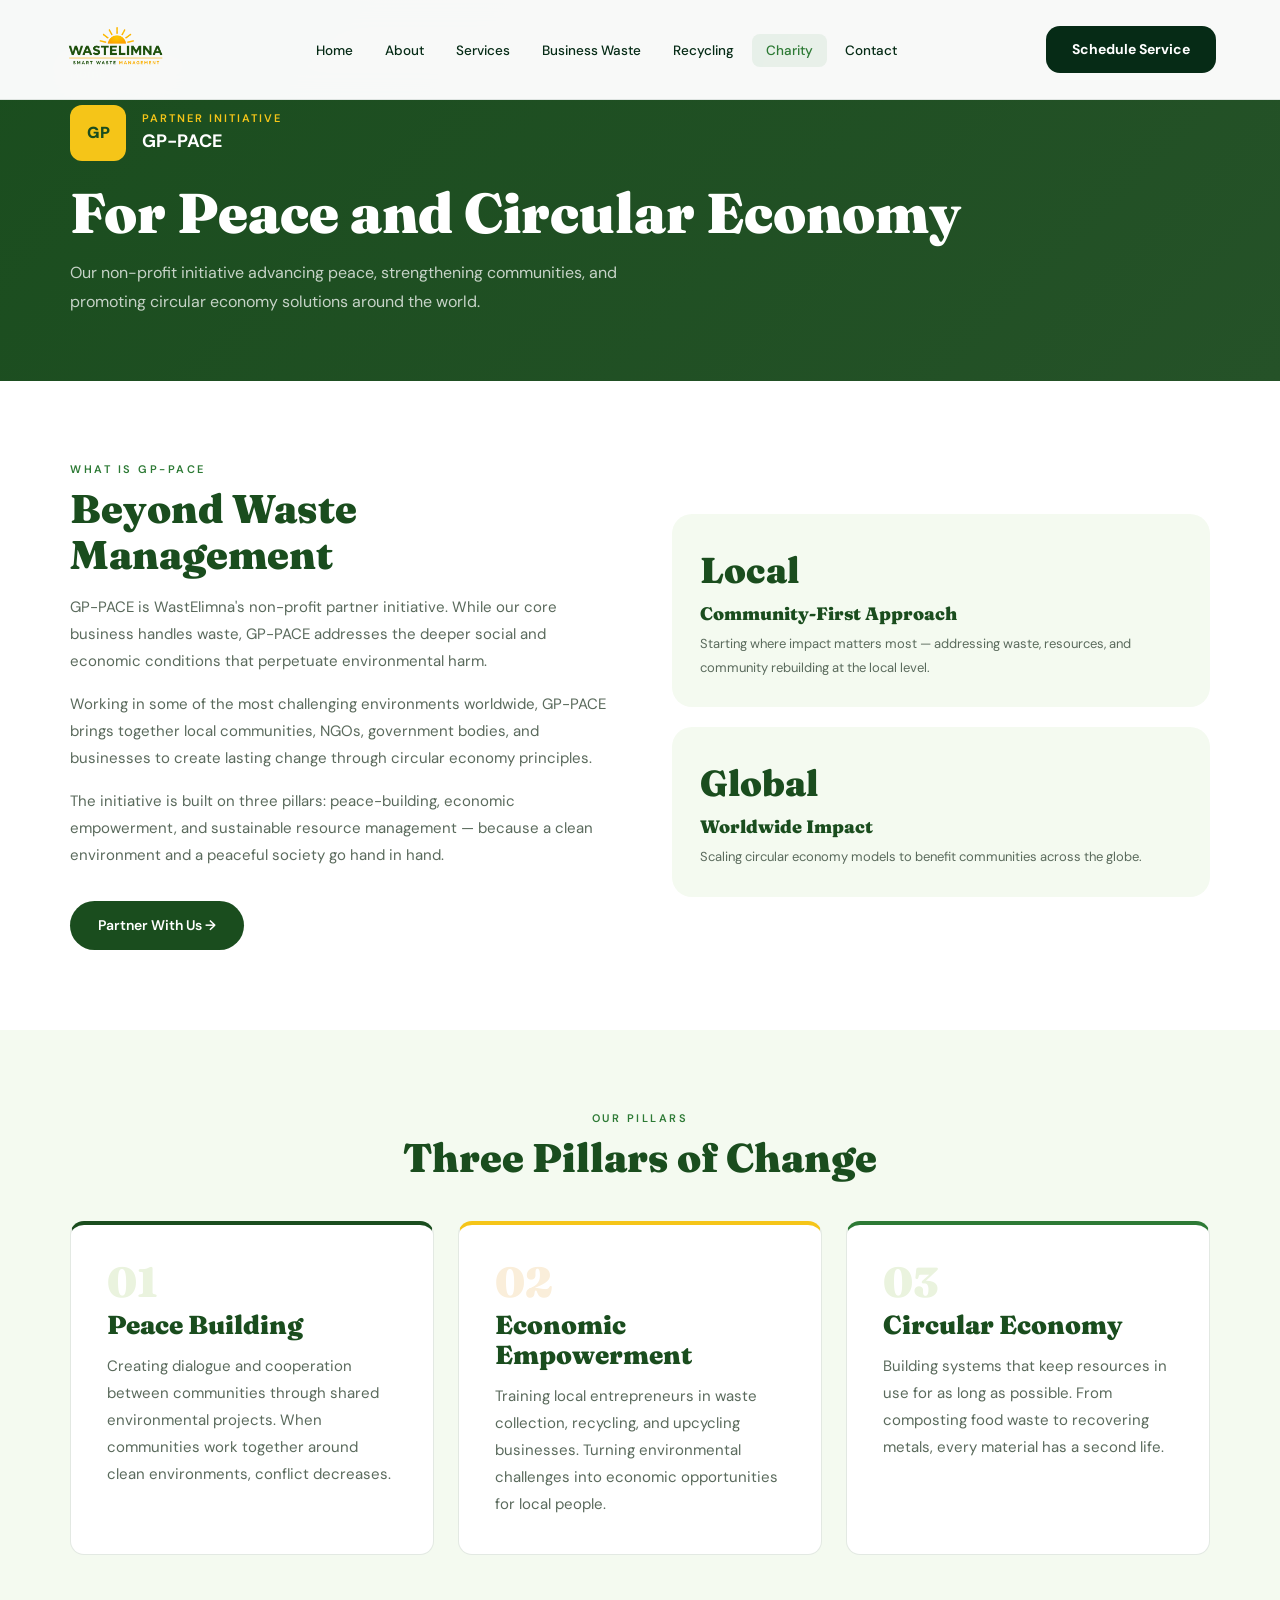
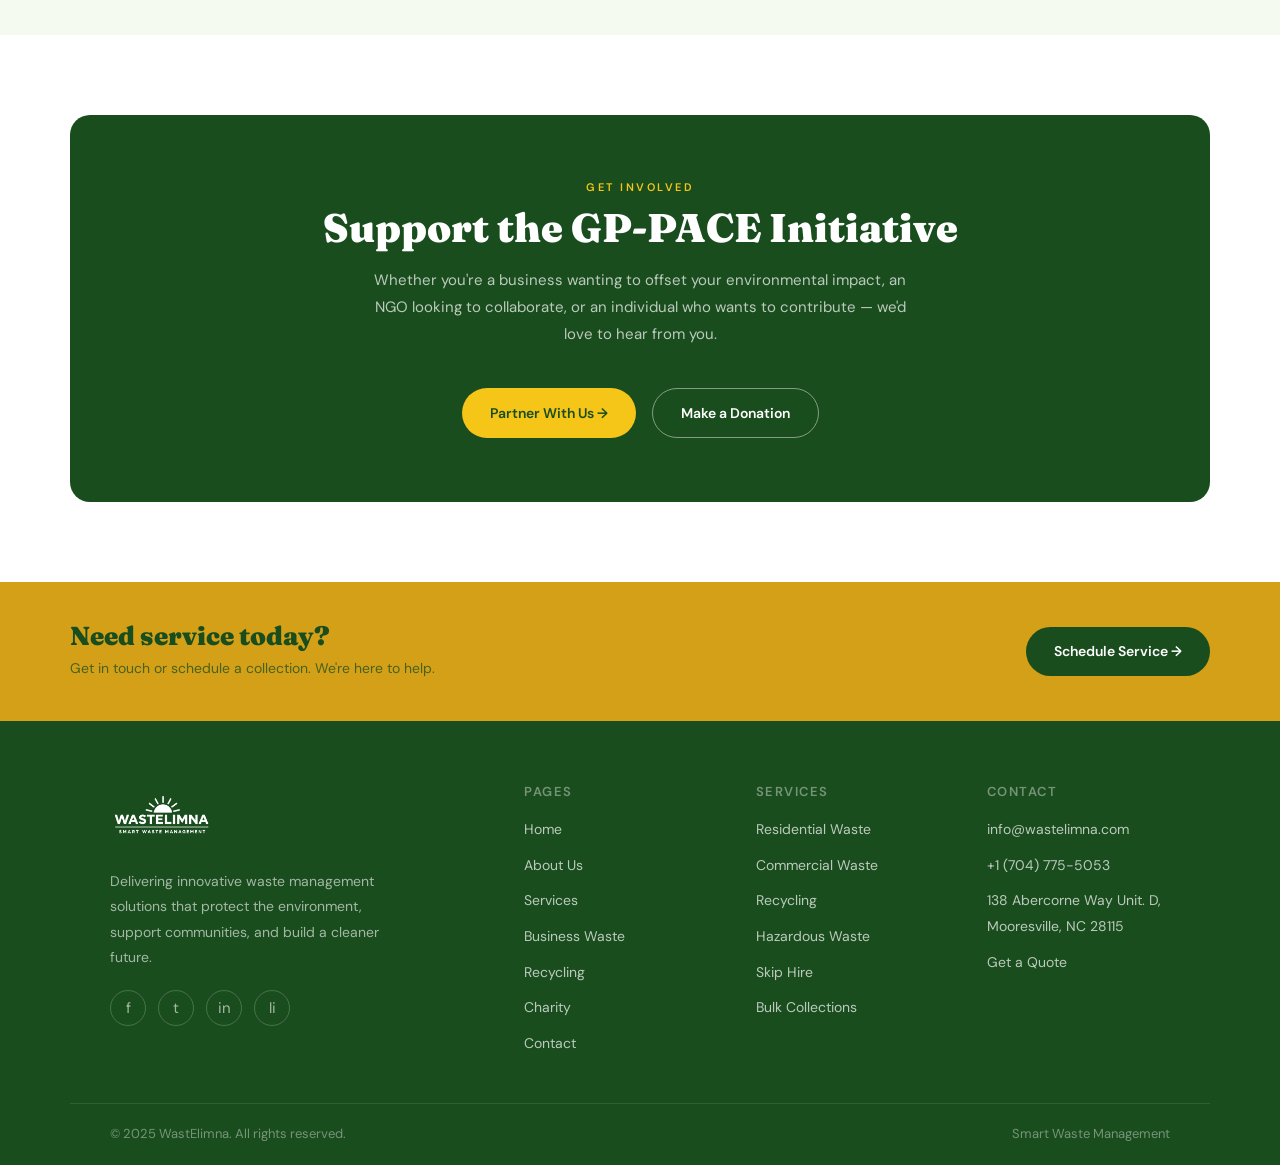
==== pages/charity.html @ a1548065 "Initial WastElimna website" ====
<!DOCTYPE html>
<html lang="en">
<head>
  <meta charset="UTF-8"/>
  <meta name="viewport" content="width=device-width, initial-scale=1.0"/>
  <title>Charity & GP-PACE – WastElimna</title>
  <meta name="description" content="Learn about WastElimna's charitable work and the GP-PACE initiative for peace and circular economy worldwide."/>
  <link rel="icon" type="image/png" href="../WE.png"/>
  <link rel="stylesheet" href="../css/style.css"/>
</head>
<body>

<div id="nav-placeholder"></div>

<header class="page-hero" style="background:linear-gradient(135deg,#1a4d1e 0%, #255228 100%)">
  <div class="page-hero-inner">
    <div class="breadcrumb"><a href="../index.html">Home</a><span>/</span><span>Charity</span></div>
    <div style="display:flex;align-items:center;gap:16px;margin-bottom:20px">
      <div style="width:56px;height:56px;background:var(--yellow);border-radius:12px;display:flex;align-items:center;justify-content:center;font-weight:900;font-size:16px;color:var(--green)">GP</div>
      <div>
        <div style="font-size:11px;letter-spacing:2px;color:var(--yellow);font-weight:600">PARTNER INITIATIVE</div>
        <div style="font-size:18px;font-weight:700;color:#fff">GP-PACE</div>
      </div>
    </div>
    <h1>For Peace and Circular Economy</h1>
    <p>Our non-profit initiative advancing peace, strengthening communities, and promoting circular economy solutions around the world.</p>
  </div>
</header>

<section class="section">
  <div class="container">
    <div class="grid-split">
      <div>
        <span class="section-tag">What is GP-PACE</span>
        <h2 class="section-title">Beyond Waste Management</h2>
        <p style="margin-bottom:16px">GP-PACE is WastElimna's non-profit partner initiative. While our core business handles waste, GP-PACE addresses the deeper social and economic conditions that perpetuate environmental harm.</p>
        <p style="margin-bottom:16px">Working in some of the most challenging environments worldwide, GP-PACE brings together local communities, NGOs, government bodies, and businesses to create lasting change through circular economy principles.</p>
        <p style="margin-bottom:32px">The initiative is built on three pillars: peace-building, economic empowerment, and sustainable resource management — because a clean environment and a peaceful society go hand in hand.</p>
        <a href="contact.html" class="btn btn-dark">Partner With Us →</a>
      </div>
      <div style="display:flex;flex-direction:column;gap:20px">
        <div class="info-block" style="padding:28px">
          <div style="font-family:'Fraunces',serif;font-size:36px;font-weight:900;color:var(--green)">Local</div>
          <h4 style="color:var(--green);margin:4px 0 8px">Community-First Approach</h4>
          <p style="font-size:13px">Starting where impact matters most — addressing waste, resources, and community rebuilding at the local level.</p>
        </div>
        <div class="info-block" style="padding:28px">
          <div style="font-family:'Fraunces',serif;font-size:36px;font-weight:900;color:var(--green)">Global</div>
          <h4 style="color:var(--green);margin:4px 0 8px">Worldwide Impact</h4>
          <p style="font-size:13px">Scaling circular economy models to benefit communities across the globe.</p>
        </div>
      </div>
    </div>
  </div>
</section>

<section class="section" style="background:var(--green-pale)">
  <div class="container">
    <div class="text-center">
      <span class="section-tag">Our pillars</span>
      <h2 class="section-title">Three Pillars of Change</h2>
    </div>
    <div class="grid-3" style="margin-top:40px">
      <div class="card fade-up" style="padding:36px;border-top:4px solid var(--green)">
        <div style="font-family:'Fraunces',serif;font-size:42px;font-weight:900;color:var(--green-light);line-height:1;margin-bottom:8px">01</div>
        <h3 style="color:var(--green);margin-bottom:12px">Peace Building</h3>
        <p>Creating dialogue and cooperation between communities through shared environmental projects. When communities work together around clean environments, conflict decreases.</p>
      </div>
      <div class="card fade-up" style="padding:36px;border-top:4px solid var(--yellow)">
        <div style="font-family:'Fraunces',serif;font-size:42px;font-weight:900;color:var(--yellow-light);line-height:1;margin-bottom:8px">02</div>
        <h3 style="color:var(--green);margin-bottom:12px">Economic Empowerment</h3>
        <p>Training local entrepreneurs in waste collection, recycling, and upcycling businesses. Turning environmental challenges into economic opportunities for local people.</p>
      </div>
      <div class="card fade-up" style="padding:36px;border-top:4px solid var(--green-mid)">
        <div style="font-family:'Fraunces',serif;font-size:42px;font-weight:900;color:var(--green-light);line-height:1;margin-bottom:8px">03</div>
        <h3 style="color:var(--green);margin-bottom:12px">Circular Economy</h3>
        <p>Building systems that keep resources in use for as long as possible. From composting food waste to recovering metals, every material has a second life.</p>
      </div>
    </div>
  </div>
</section>

<section class="section">
  <div class="container">
    <div class="info-block dark" style="text-align:center;padding:64px 48px">
      <span class="section-tag" style="color:var(--yellow);display:block;text-align:center">Get Involved</span>
      <h2 style="color:#fff;margin-bottom:16px">Support the GP-PACE Initiative</h2>
      <p style="color:rgba(255,255,255,0.7);max-width:540px;margin:0 auto 40px">Whether you're a business wanting to offset your environmental impact, an NGO looking to collaborate, or an individual who wants to contribute — we'd love to hear from you.</p>
      <div style="display:flex;gap:16px;justify-content:center;flex-wrap:wrap">
        <a href="contact.html" class="btn btn-primary">Partner With Us →</a>
        <a href="contact.html" class="btn btn-outline">Make a Donation</a>
      </div>
    </div>
  </div>
</section>

<div id="footer-placeholder"></div>
<script src="../js/components.js"></script>
<script src="../js/main.js"></script>
</body>
</html>
---- css/style.css ----
@import url('https://fonts.googleapis.com/css2?family=Fraunces:ital,wght@0,700;0,900;1,700&family=DM+Sans:wght@400;500;600&display=swap');

*, *::before, *::after { box-sizing: border-box; margin: 0; padding: 0; }

:root {
  --green: #1a4d1e;
  --green-mid: #2d7a35;
  --green-light: #eaf3de;
  --green-pale: #f4faf0;
  --yellow: #f5c518;
  --yellow-light: #faeeda;
  --yellow-dark: #c49a0e;
  --white: #ffffff;
  --text: #1a1a1a;
  --muted: #5a6a5c;
  --border: rgba(26,77,30,0.12);
  --radius: 14px;
  --radius-sm: 8px;
  --radius-pill: 40px;
  --shadow: 0 4px 24px rgba(26,77,30,0.10);
  --shadow-lg: 0 12px 48px rgba(26,77,30,0.15);
}

html { scroll-behavior: smooth; }
body { font-family: 'DM Sans', sans-serif; color: var(--text); background: #fff; line-height: 1.6; }

a { text-decoration: none; color: inherit; }
img { max-width: 100%; display: block; }
button { cursor: pointer; font-family: 'DM Sans', sans-serif; }

/* ─── TYPOGRAPHY ─── */
h1, h2, h3, h4 { font-family: 'Fraunces', serif; font-weight: 900; line-height: 1.15; }
h1 { font-size: clamp(36px, 5vw, 56px); }
h2 { font-size: clamp(28px, 4vw, 40px); }
h3 { font-size: clamp(20px, 3vw, 26px); }
h4 { font-size: 18px; }
p { font-size: 15px; line-height: 1.8; color: var(--muted); }

/* ─── BUTTONS ─── */
.btn { display: inline-flex; align-items: center; gap: 8px; padding: 13px 28px; border-radius: var(--radius-pill); font-size: 14px; font-weight: 600; border: none; transition: all 0.2s; }
.btn-primary { background: var(--yellow); color: var(--green); }
.btn-primary:hover { background: var(--yellow-dark); transform: translateY(-1px); }
.btn-dark { background: var(--green); color: #fff; }
.btn-dark:hover { background: #255228; transform: translateY(-1px); }
.btn-outline { background: transparent; color: #fff; border: 1.5px solid rgba(255,255,255,0.45); }
.btn-outline:hover { background: rgba(255,255,255,0.1); }
.btn-outline-green { background: transparent; color: var(--green); border: 1.5px solid var(--green); }
.btn-outline-green:hover { background: var(--green); color: #fff; }

/* ─── NAVIGATION ─── */
.navbar { position: absolute; top: 0; left: 0; right: 0; z-index: 100; background: rgba(255,255,255,0.97); backdrop-filter: blur(14px); border-bottom: 1px solid rgba(6,43,22,0.10); padding: 0 5%; display: flex; align-items: center; justify-content: space-between; height: 100px; }
.navbar .nav-links a { color: #062b16; }
.navbar .nav-links a:hover, .navbar .nav-links a.active { color: #2d7a35; background: rgba(45,122,53,0.08); }
.navbar .nav-cta { background: #062b16; color: #ffffff; padding: 12px 26px; font-size: 14px; font-weight: 700; border-radius: 14px; }
.nav-logo { display: flex; align-items: center; gap: 10px; }
.nav-logo svg { width: 40px; height: 40px; }
.nav-logo-text { display: flex; flex-direction: column; }
.nav-logo-text span:first-child { font-family: 'Fraunces', serif; font-size: 22px; font-weight: 900; color: var(--green); line-height: 1; }
.nav-logo-text span:last-child { font-size: 9px; letter-spacing: 2.5px; color: var(--green-mid); font-weight: 600; }
.nav-links { display: flex; align-items: center; gap: 4px; list-style: none; }
.nav-links a { padding: 8px 14px; border-radius: var(--radius-sm); font-size: 13.5px; font-weight: 500; color: var(--muted); transition: all 0.2s; }
.nav-links a:hover, .nav-links a.active { color: var(--green); background: var(--green-light); }
.nav-cta { background: var(--green); color: #fff; padding: 10px 22px; border-radius: var(--radius-pill); font-size: 13px; font-weight: 600; border: none; transition: all 0.2s; }
.nav-cta:hover { background: #255228; }
/* ─── HAMBURGER BUTTON ─── */
.hamburger {
  display: none;
  flex-direction: column;
  justify-content: center;
  gap: 5px;
  width: 44px;
  height: 44px;
  background: rgba(6,43,22,0.08);
  border: 1.5px solid rgba(6,43,22,0.20);
  border-radius: 10px;
  padding: 0 10px;
  cursor: pointer;
  transition: background 0.2s;
  z-index: 201;
  position: relative;
}
.hamburger:hover { background: rgba(6,43,22,0.15); }
.ham-bar {
  display: block;
  width: 100%;
  height: 2px;
  background: #062b16;
  border-radius: 2px;
  transition: transform 0.35s cubic-bezier(.77,0,.175,1), opacity 0.2s;
  transform-origin: center;
}
/* Animated X on open */
.hamburger.is-open .ham-bar:nth-child(1) { transform: translateY(7px) rotate(45deg); }
.hamburger.is-open .ham-bar:nth-child(2) { opacity: 0; transform: scaleX(0); }
.hamburger.is-open .ham-bar:nth-child(3) { transform: translateY(-7px) rotate(-45deg); }

/* ─── MOBILE DRAWER ─── */
.mobile-drawer {
  position: fixed;
  top: 0; right: 0;
  width: min(340px, 85vw);
  height: 100vh;
  background: #ffffff;
  z-index: 200;
  transform: translateX(100%);
  transition: transform 0.38s cubic-bezier(.77,0,.175,1);
  display: flex;
  flex-direction: column;
  overflow-y: auto;
}
.mobile-drawer.is-open { transform: translateX(0); }

.mobile-drawer-inner { padding: 28px 28px 40px; display: flex; flex-direction: column; gap: 0; min-height: 100%; }
.mobile-drawer-logo { padding-bottom: 16px; margin-bottom: 8px; }

.mobile-nav-links { list-style: none; padding: 8px 0; flex: 1; }
.mobile-nav-links li { border-bottom: none; }
.mobile-nav-links a {
  display: flex;
  align-items: center;
  padding: 13px 4px;
  font-size: 16px;
  font-weight: 600;
  color: #062b16;
  text-decoration: none;
  transition: color 0.2s, padding-left 0.2s;
  font-family: 'DM Sans', sans-serif;
}
.mobile-nav-links a:hover { color: #2d7a35; padding-left: 8px; }
.mobile-nav-links a, .mobile-nav-links a:visited, .mobile-nav-links a:active { text-decoration: none; }

.mobile-cta {
  display: block;
  margin: 24px 0 0;
  padding: 16px;
  background: #ffc400;
  color: #062b16;
  font-weight: 700;
  font-size: 15px;
  border-radius: 12px;
  text-align: center;
  letter-spacing: 0.3px;
  transition: background 0.2s, transform 0.2s;
}
.mobile-cta:hover { background: #ffcf2e; transform: translateY(-1px); }

.mobile-drawer-contact {
  margin-top: 24px;
  padding-top: 20px;
  border-top: 1px solid rgba(6,43,22,0.12);
  display: flex;
  flex-direction: column;
  gap: 10px;
}
.mobile-drawer-contact a {
  font-size: 13.5px;
  color: rgba(6,43,22,0.6);
  font-family: 'DM Sans', sans-serif;
  transition: color 0.2s;
}
.mobile-drawer-contact a:hover { color: #2d7a35; }

/* ─── MOBILE OVERLAY ─── */
.mobile-overlay {
  position: fixed;
  inset: 0;
  background: rgba(0,0,0,0.55);
  backdrop-filter: blur(2px);
  z-index: 199;
  opacity: 0;
  pointer-events: none;
  transition: opacity 0.35s ease;
}
.mobile-overlay.is-open { opacity: 1; pointer-events: auto; }

/* ─── SECTION HELPERS ─── */
.section { padding: 80px 40px; }
.section-sm { padding: 56px 40px; }
.container { max-width: 1140px; margin: 0 auto; }
.section-tag { font-size: 11px; letter-spacing: 2.5px; font-weight: 600; color: var(--green-mid); text-transform: uppercase; margin-bottom: 8px; display: block; }
.section-title { color: var(--green); margin-bottom: 16px; }
.section-desc { max-width: 560px; margin-bottom: 40px; }
.text-center { text-align: center; }
.text-center .section-desc { margin: 0 auto 40px; }

/* ══════════════════════════════════════════
   HERO  —  Full-viewport enterprise layout
   ══════════════════════════════════════════ */

.hero {
  min-height: 100vh;
  position: relative;
  padding: 160px 5% 140px;
  background: linear-gradient(105deg,
    #062b16 0%,
    #0d3d1e 40%,
    #1a5c2a 58%,
    #2d7a35 72%,
    #4a9a52 88%,
    #6db876 100%);
  overflow: hidden;
}

/* decorative radial glow top-right */
.hero::before {
  content: '';
  position: absolute;
  top: -100px; right: -100px;
  width: 700px; height: 700px;
  border-radius: 50%;
  background: radial-gradient(circle, rgba(45,140,60,0.22) 0%, transparent 65%);
  pointer-events: none;
}

.hero-content {
  display: grid;
  grid-template-columns: 1fr 1.2fr;
  align-items: center;
  gap: 40px;
  max-width: 1300px;
  margin: 0 auto;
}

/* ── Badge ── */
.badge {
  display: inline-block;
  padding: 12px 22px;
  border: 1px solid rgba(255,196,0,0.45);
  border-radius: 30px;
  color: #b6ff4d;
  font-size: 13px;
  font-weight: 700;
  letter-spacing: 1px;
  margin-bottom: 30px;
}

/* ── Headline ── */
.hero h1 {
  font-family: 'Fraunces', serif;
  font-size: clamp(48px, 6vw, 78px);
  line-height: 1.04;
  font-weight: 900;
  color: #ffffff;
  margin-bottom: 28px;
  letter-spacing: -1px;
}
.hero h1 span { color: #ffc400; font-style: italic; }

/* ── Description ── */
.hero-text > p {
  max-width: 520px;
  font-size: 18px;
  line-height: 1.75;
  color: #cce4d4;
  margin-bottom: 38px;
}

/* ── CTA Buttons ── */
.hero-cta-btns { display: flex; gap: 18px; margin-bottom: 52px; flex-wrap: wrap; }

.hbtn {
  padding: 18px 34px;
  border-radius: 16px;
  text-decoration: none;
  font-size: 15px;
  font-weight: 700;
  transition: all .2s;
  display: inline-block;
}
.hbtn-primary {
  background: #ffc400;
  color: #062b16;
  box-shadow: 0 8px 28px rgba(255,196,0,0.4);
}
.hbtn-primary:hover { background: #e6b000; transform: translateY(-2px); box-shadow: 0 14px 36px rgba(255,196,0,0.55); }
.hbtn-secondary {
  border: 1.5px solid rgba(255,255,255,0.5);
  color: #fff;
  background: rgba(255,255,255,0.06);
  backdrop-filter: blur(8px);
}
.hbtn-secondary:hover { background: rgba(255,255,255,0.13); border-color: #fff; }

/* ── Stats glass card ── */
.stats {
  display: flex;
  gap: 0;
  background: rgba(255,255,255,0.07);
  border: 1px solid rgba(255,255,255,0.12);
  padding: 24px 28px;
  border-radius: 20px;
  max-width: 560px;
  backdrop-filter: blur(12px);
}
.stats div {
  flex: 1;
  border-right: 1px solid rgba(255,255,255,0.15);
  padding: 0 24px 0 0;
  margin-right: 24px;
}
.stats div:last-child { border-right: none; padding-right: 0; margin-right: 0; }
.stats strong {
  display: block;
  font-family: 'Fraunces', serif;
  font-size: 32px;
  font-weight: 900;
  color: #fff;
  line-height: 1;
  margin-bottom: 4px;
}
.stats small { font-size: 12px; color: #a8c8b4; font-weight: 500; }

/* ── Truck image ── */
.hero-image {
  display: flex;
  align-items: flex-end;
  justify-content: center;
  position: relative;
}
.hero-image img {
  width: 100%;
  max-width: 900px;
  filter:
    brightness(1.05)
    contrast(1.15)
    saturate(1.20)
    drop-shadow(-8px 12px 28px rgba(6,43,22,0.35));
  position: relative;
  z-index: 2;
  transform: translateY(20px);
}
/* subtle glow halo behind truck */
.hero-image::after {
  content: '';
  position: absolute;
  bottom: 20px; left: 10%; right: 10%; height: 60px;
  background: radial-gradient(ellipse, rgba(40,160,60,0.3) 0%, transparent 70%);
  border-radius: 50%;
  filter: blur(16px);
  z-index: 1;
}

/* ── Find Services Bar ── */
.find-bar-wrap {
  position: relative;
  z-index: 20;
  max-width: 1100px;
  width: 88%;
  margin: -60px auto 0;
}
.find-bar {
  background: #fff;
  border-radius: 16px;
  padding: 20px 28px 22px;
  box-shadow: 0 12px 48px rgba(0,0,0,0.18), 0 0 0 1px rgba(0,0,0,0.05);
}
.find-bar-title {
  font-size: 14px;
  font-weight: 700;
  color: #1a4d1e;
  margin-bottom: 12px;
}
.find-bar-form {
  display: flex;
  align-items: center;
  gap: 12px;
}
.find-bar-input {
  flex: 2;
  border: 1.5px solid #dde4dd;
  border-radius: 10px;
  padding: 14px 16px;
  font-size: 14px;
  font-family: 'DM Sans', sans-serif;
  color: #333;
  outline: none;
  transition: border-color .2s, box-shadow .2s;
  background: #fff;
  min-width: 0;
}
.find-bar-input:focus {
  border-color: #1a4d1e;
  box-shadow: 0 0 0 3px rgba(26,77,30,0.08);
}
.find-bar-select-wrap {
  flex: 1;
  position: relative;
  border: 1.5px solid #dde4dd;
  border-radius: 10px;
  padding: 8px 16px 8px;
  background: #fff;
  min-width: 0;
  transition: border-color .2s, box-shadow .2s;
}
.find-bar-select-wrap:focus-within {
  border-color: #1a4d1e;
  box-shadow: 0 0 0 3px rgba(26,77,30,0.08);
}
.find-bar-label {
  display: block;
  font-size: 10.5px;
  color: #888;
  font-weight: 600;
  margin-bottom: 2px;
  line-height: 1;
  white-space: nowrap;
}
.find-bar-select {
  width: 100%;
  border: none;
  background: transparent;
  font-size: 14px;
  font-family: 'DM Sans', sans-serif;
  color: #1a1a1a;
  outline: none;
  cursor: pointer;
  padding: 0;
  appearance: auto;
}
.find-bar-btn {
  background: #2d8c3a;
  color: #fff;
  border: none;
  border-radius: 50px;
  padding: 15px 28px;
  font-size: 14.5px;
  font-weight: 700;
  font-family: 'DM Sans', sans-serif;
  cursor: pointer;
  white-space: nowrap;
  box-shadow: 0 4px 16px rgba(45,140,58,0.35);
  transition: background .2s, transform .15s, box-shadow .2s;
  flex-shrink: 0;
}
.find-bar-btn:hover {
  background: #1a6e28;
  transform: translateY(-1px);
  box-shadow: 0 6px 22px rgba(45,140,58,0.45);
}

/* ─── SEARCH BAR ─── */
.search-wrap { background: #fff; padding: 0 40px; }
.search-bar { max-width: 1140px; margin: 0 auto; background: #fff; border: 1px solid var(--border); border-radius: var(--radius); padding: 20px 24px; box-shadow: var(--shadow); display: flex; gap: 12px; align-items: center; transform: translateY(-50%); }
.search-bar input, .search-bar select { border: 1px solid var(--border); border-radius: var(--radius-sm); padding: 11px 14px; font-size: 13.5px; font-family: 'DM Sans', sans-serif; color: var(--text); outline: none; transition: border-color 0.2s; }
.search-bar input { flex: 1; }
.search-bar input:focus, .search-bar select:focus { border-color: var(--green-mid); }
.search-bar .btn-dark { padding: 11px 24px; border-radius: var(--radius-sm); font-size: 13.5px; }

/* ─── CARDS ─── */
.card { background: #fff; border: 1px solid var(--border); border-radius: var(--radius); padding: 28px 24px; transition: all 0.25s; }
.card:hover { border-color: var(--green-mid); box-shadow: var(--shadow); transform: translateY(-3px); }
.card-icon { width: 48px; height: 48px; border-radius: 12px; background: var(--green-light); display: flex; align-items: center; justify-content: center; margin-bottom: 16px; font-size: 22px; color: var(--green-mid); }

/* ─── GRID LAYOUTS ─── */
.grid-2 { display: grid; grid-template-columns: repeat(2, 1fr); gap: 24px; }
.grid-3 { display: grid; grid-template-columns: repeat(3, 1fr); gap: 24px; }
.grid-4 { display: grid; grid-template-columns: repeat(4, 1fr); gap: 20px; }
.grid-5 { display: grid; grid-template-columns: repeat(5, 1fr); gap: 18px; }
.grid-split { display: grid; grid-template-columns: 1fr 1fr; gap: 64px; align-items: center; }

/* ─── MISSION / INFO BLOCKS ─── */
.info-block { background: var(--green-pale); border-radius: 20px; padding: 48px; }
.info-block.dark { background: var(--green); color: #fff; }
.info-block.dark h2, .info-block.dark h3 { color: #fff; }
.info-block.dark p { color: rgba(255,255,255,0.75); }

/* ─── STATS ─── */
.stats-row { display: flex; gap: 40px; margin-top: 32px; }
.stat-item .stat-num { font-family: 'Fraunces', serif; font-size: 36px; font-weight: 900; color: var(--green); line-height: 1; }
.stat-item .stat-label { font-size: 13px; color: var(--muted); margin-top: 4px; }
.info-block.dark .stat-num { color: var(--yellow); }
.info-block.dark .stat-label { color: rgba(255,255,255,0.6); }

/* ─── TAGS / BADGES ─── */
.badge { display: inline-flex; align-items: center; gap: 6px; padding: 5px 12px; border-radius: var(--radius-pill); font-size: 12px; font-weight: 600; }
.badge-green { background: var(--green-light); color: var(--green); }
.badge-yellow { background: var(--yellow-light); color: var(--yellow-dark); }
.badge-white { background: rgba(255,255,255,0.15); color: #fff; }

/* ─── PAGE HERO (inner pages) ─── */
.page-hero { background: var(--green); padding: 64px 40px; }
.page-hero-inner { max-width: 1140px; margin: 0 auto; }
.page-hero h1 { color: #fff; margin-bottom: 14px; }
.page-hero p { color: rgba(255,255,255,0.75); max-width: 560px; font-size: 16px; }
.breadcrumb { display: flex; align-items: center; gap: 8px; font-size: 13px; color: rgba(255,255,255,0.55); margin-bottom: 20px; }
.breadcrumb a { color: var(--yellow); }
.breadcrumb span { opacity: 0.5; }

/* ─── CONTACT FORM ─── */
.form-group { margin-bottom: 20px; }
.form-group label { display: block; font-size: 13px; font-weight: 600; color: var(--text); margin-bottom: 7px; }
.form-group input, .form-group select, .form-group textarea { width: 100%; border: 1px solid var(--border); border-radius: var(--radius-sm); padding: 12px 16px; font-size: 14px; font-family: 'DM Sans', sans-serif; color: var(--text); outline: none; transition: border-color 0.2s; background: #fff; }
.form-group input:focus, .form-group select:focus, .form-group textarea:focus { border-color: var(--green-mid); box-shadow: 0 0 0 3px rgba(45,122,53,0.1); }
.form-group textarea { resize: vertical; min-height: 120px; }

/* ─── MAP PLACEHOLDER ─── */
.map-placeholder { background: var(--green-light); border-radius: var(--radius); height: 320px; display: flex; align-items: center; justify-content: center; color: var(--green-mid); font-size: 14px; font-weight: 500; border: 1px solid var(--border); }

/* ─── FOOTER ─── */
.footer { background: var(--green); color: rgba(255,255,255,0.75); }
.footer-main { display: grid; grid-template-columns: 2fr 1fr 1fr 1fr; gap: 48px; max-width: 1140px; margin: 0 auto; padding: 64px 40px 48px; }
.footer-brand p { font-size: 14px; line-height: 1.8; margin-top: 16px; color: rgba(255,255,255,0.6); max-width: 280px; }
.footer-col h4 { font-family: 'DM Sans', sans-serif; font-size: 13px; font-weight: 600; letter-spacing: 1.5px; text-transform: uppercase; color: rgba(255,255,255,0.4); margin-bottom: 16px; }
.footer-col ul { list-style: none; display: flex; flex-direction: column; gap: 10px; }
.footer-col ul a { font-size: 14px; color: rgba(255,255,255,0.7); transition: color 0.2s; }
.footer-col ul a:hover { color: var(--yellow); }
.footer-bottom { border-top: 1px solid rgba(255,255,255,0.1); max-width: 1140px; margin: 0 auto; padding: 20px 40px; display: flex; justify-content: space-between; align-items: center; font-size: 13px; color: rgba(255,255,255,0.4); }
.footer-social { display: flex; gap: 12px; }
.footer-social a { width: 36px; height: 36px; border-radius: 50%; border: 1px solid rgba(255,255,255,0.2); display: flex; align-items: center; justify-content: center; color: rgba(255,255,255,0.6); font-size: 15px; transition: all 0.2s; }
.footer-social a:hover { background: var(--yellow); color: var(--green); border-color: var(--yellow); }

/* ─── FOOTER CTA STRIP ─── */
.cta-strip { background: #d4a017; padding: 40px; display: flex; align-items: center; justify-content: space-between; gap: 24px; }
.cta-strip-inner { max-width: 1140px; margin: 0 auto; width: 100%; display: flex; align-items: center; justify-content: space-between; gap: 24px; }
.cta-strip h3 { font-family: 'Fraunces', serif; font-size: 26px; color: var(--green); }
.cta-strip p { color: var(--green); opacity: 0.75; font-size: 14px; margin-top: 4px; }

/* ─── RESPONSIVE ─── */
@media (max-width: 900px) {
  .navbar { padding: 0 20px; }
  .nav-links, .nav-cta { display: none; }
  .hamburger { display: flex; }

  .hero { padding: 100px 5% 60px; }
  .hero-content { grid-template-columns: 1fr; }
  .hero-image {
    display: flex;
    justify-content: center;
    margin-top: 24px;
    order: 2;
  }
  .hero-image img {
    max-width: 100%;
    width: 90vw;
    transform: none;
  }
  .hero-text { order: 1; }
  .hero h1 { font-size: 38px; }
  .stats { flex-direction: column; gap: 16px; }
  .stats div { border-right: none; border-bottom: 1px solid rgba(255,255,255,0.15); padding: 0 0 16px; margin: 0 0 16px; }
  .stats div:last-child { border-bottom: none; padding-bottom: 0; margin-bottom: 0; }
  .quote-box { position: relative; right: auto; bottom: auto; width: 100%; margin-top: 32px; }
  .quote-box form { flex-direction: column; }
  .section, .section-sm { padding: 56px 20px; }
  .page-hero { padding: 48px 20px; }
  .grid-2, .grid-3, .grid-4, .grid-5 { grid-template-columns: 1fr; }
  .grid-split { grid-template-columns: 1fr; gap: 32px; }
  .footer-main { grid-template-columns: 1fr 1fr; gap: 32px; padding: 48px 20px 32px; }
  .footer-bottom { padding: 20px; flex-direction: column; gap: 12px; text-align: center; }
  .search-bar { flex-direction: column; }
  .search-wrap { padding: 0 20px; }
  .cta-strip { padding: 32px 20px; }
  .cta-strip-inner { flex-direction: column; text-align: center; }
  .stats-row { flex-wrap: wrap; gap: 24px; }
}
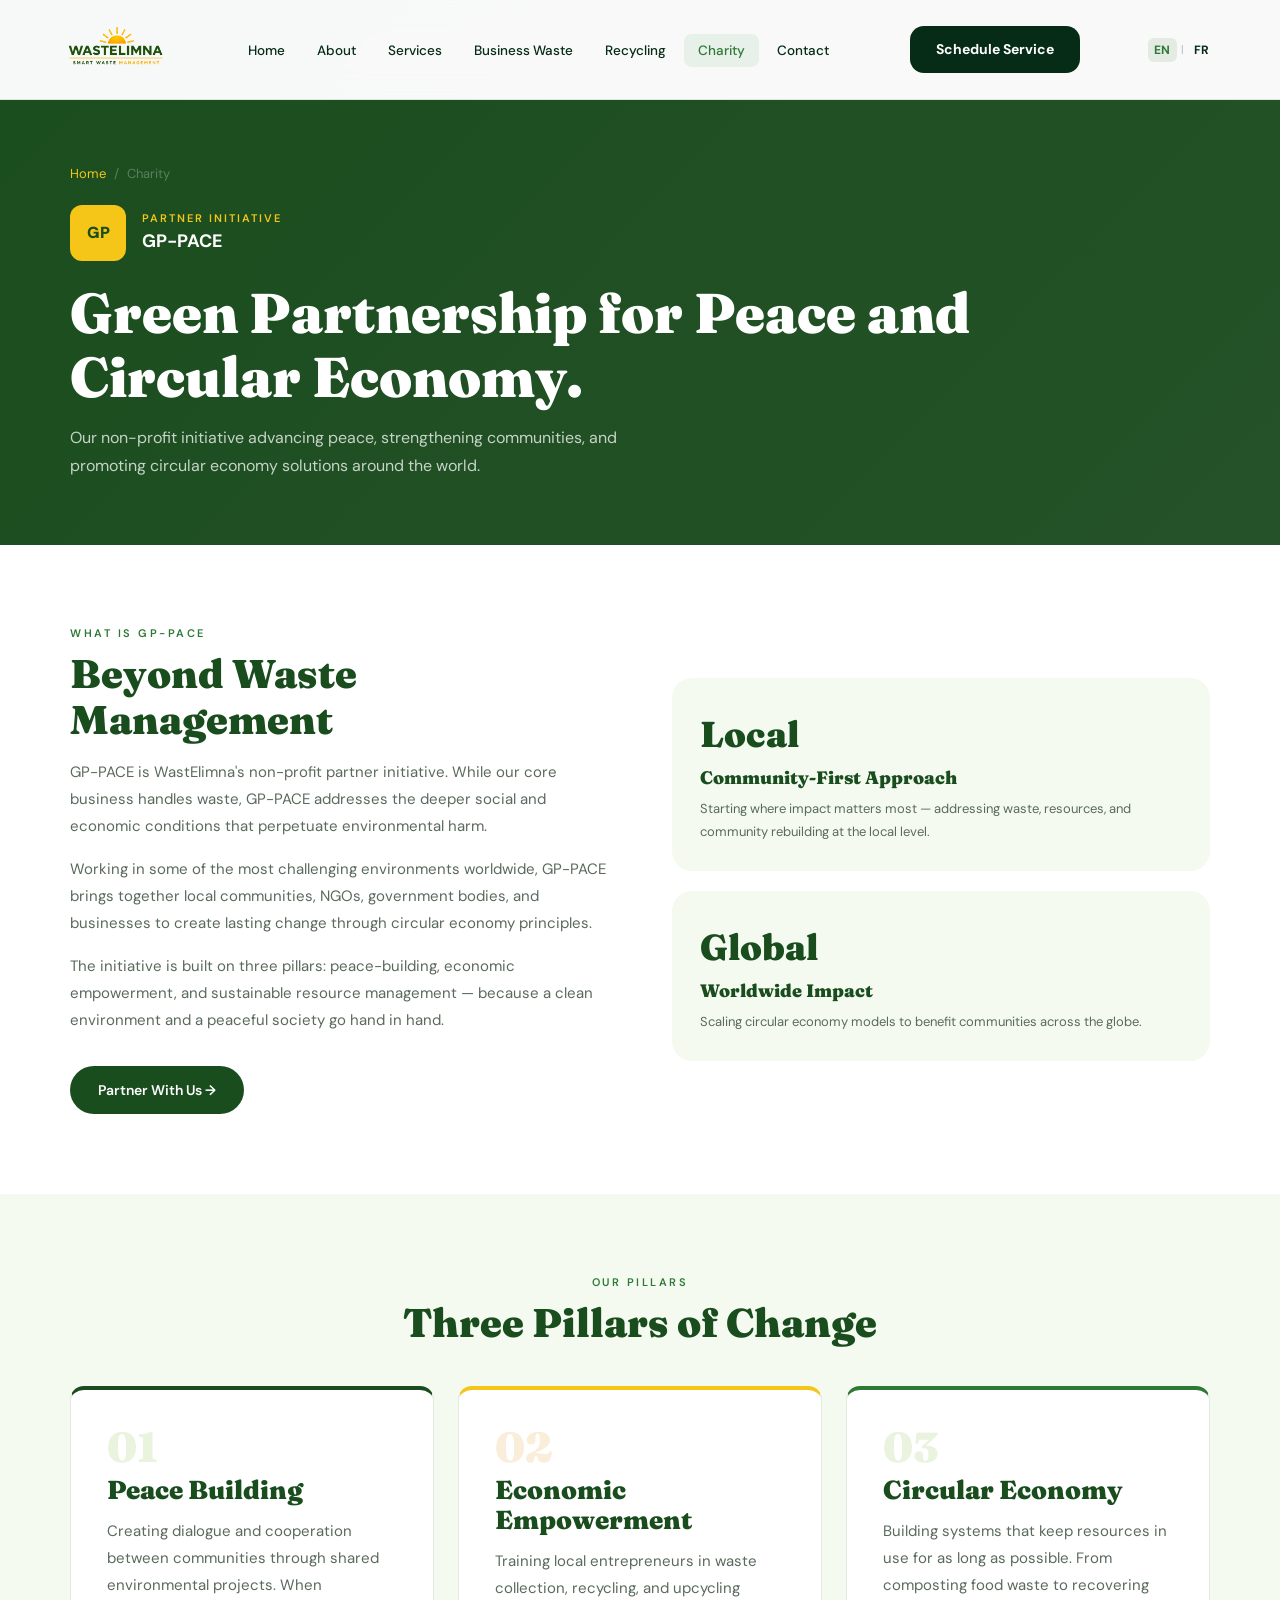
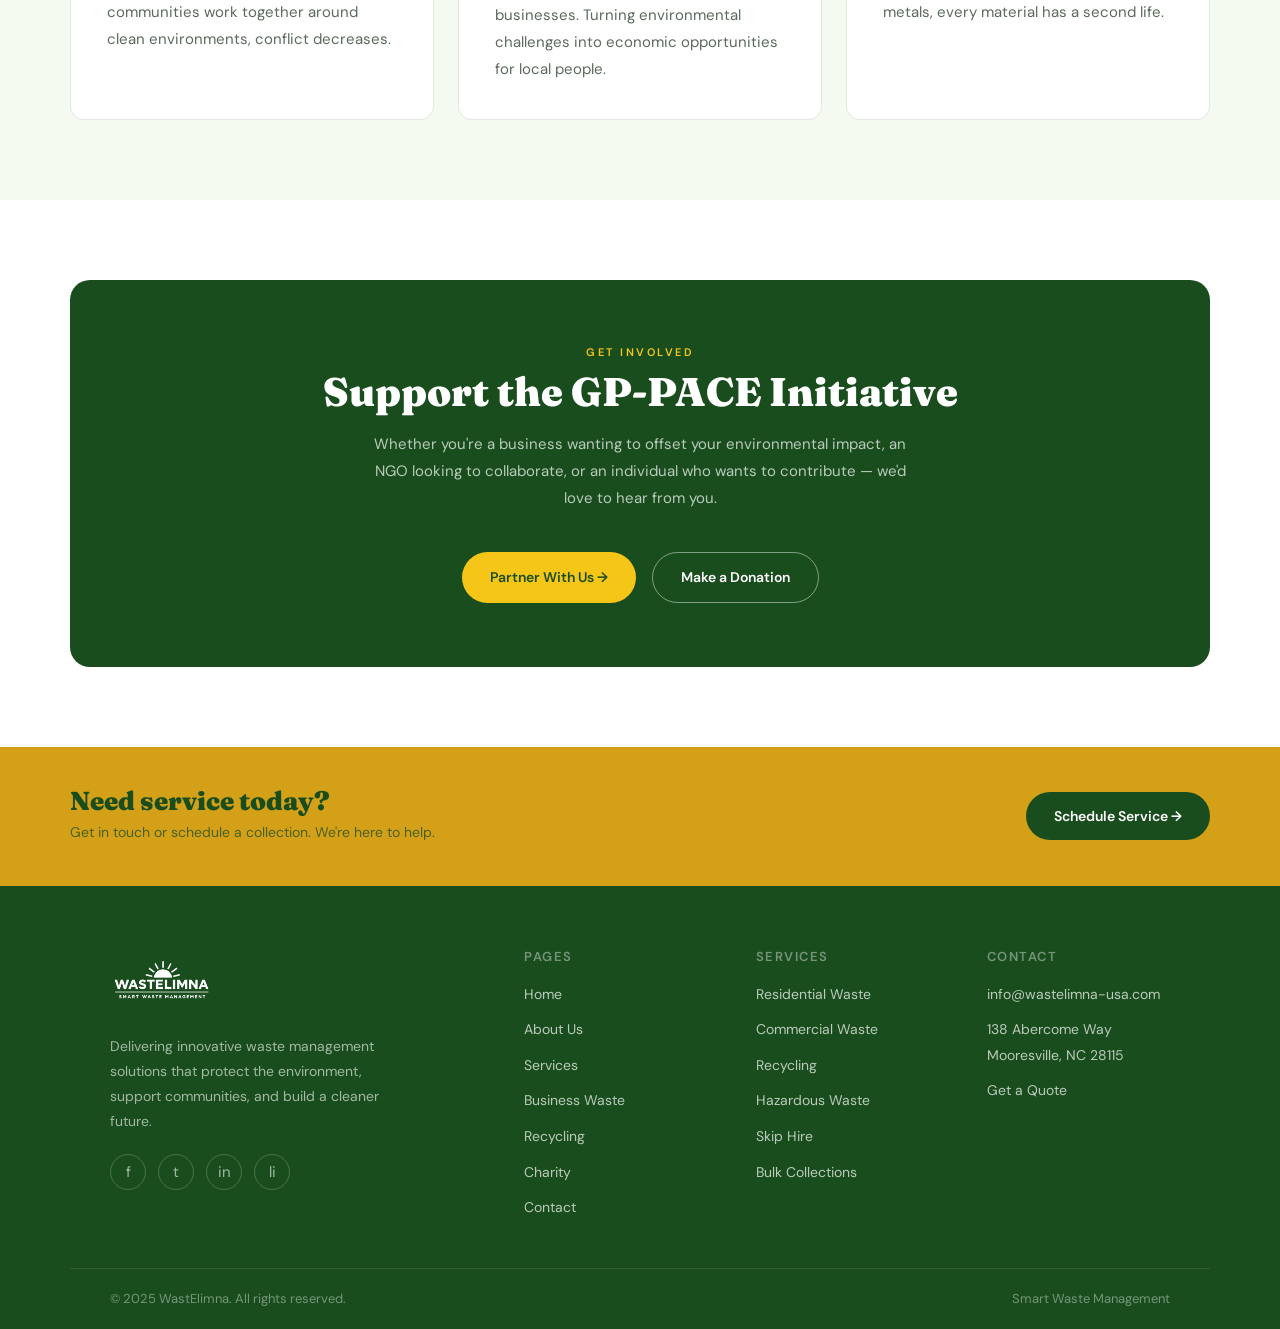
==== commit 6c14bbf9: "feat(contact): connect contact form to FormSubmit" ====
--- a/pages/charity.html
+++ b/pages/charity.html
@@ -22,7 +22,7 @@
         <div style="font-size:18px;font-weight:700;color:#fff">GP-PACE</div>
       </div>
     </div>
-    <h1>For Peace and Circular Economy</h1>
+    <h1>Green Partnership for Peace and Circular Economy.</h1>
     <p>Our non-profit initiative advancing peace, strengthening communities, and promoting circular economy solutions around the world.</p>
   </div>
 </header>
--- a/css/style.css
+++ b/css/style.css
@@ -223,15 +223,22 @@
 
 /* ── Badge ── */
 .badge {
-  display: inline-block;
-  padding: 12px 22px;
+  display: inline-flex;
+  flex-wrap: wrap;
+  justify-content: center;
+  gap: 4px;
+  padding: 10px 18px;
   border: 1px solid rgba(255,196,0,0.45);
   border-radius: 30px;
   color: #b6ff4d;
-  font-size: 13px;
+  font-size: 12px;
   font-weight: 700;
   letter-spacing: 1px;
   margin-bottom: 30px;
+  max-width: 100%;
+  box-sizing: border-box;
+  white-space: normal;
+  text-align: center;
 }
 
 /* ── Headline ── */
@@ -478,7 +485,7 @@
 .badge-white { background: rgba(255,255,255,0.15); color: #fff; }
 
 /* ─── PAGE HERO (inner pages) ─── */
-.page-hero { background: var(--green); padding: 64px 40px; }
+.page-hero { background: var(--green); padding: 164px 40px 64px; }
 .page-hero-inner { max-width: 1140px; margin: 0 auto; }
 .page-hero h1 { color: #fff; margin-bottom: 14px; }
 .page-hero p { color: rgba(255,255,255,0.75); max-width: 560px; font-size: 16px; }
@@ -515,13 +522,29 @@
 .cta-strip h3 { font-family: 'Fraunces', serif; font-size: 26px; color: var(--green); }
 .cta-strip p { color: var(--green); opacity: 0.75; font-size: 14px; margin-top: 4px; }
 
+/* ─── LANGUAGE SWITCHER ─── */
+.lang-switcher { display: flex; align-items: center; gap: 4px; }
+.ls-btn {
+  background: none; border: none; cursor: pointer;
+  font-size: 12px; font-weight: 700; letter-spacing: 0.5px;
+  color: #062b16; padding: 4px 6px; border-radius: 6px;
+  transition: color 0.2s, background 0.2s;
+  font-family: 'DM Sans', sans-serif;
+}
+.ls-btn:hover { background: rgba(6,43,22,0.08); }
+.ls-btn.ls-active { color: #2d7a35; background: rgba(45,122,53,0.10); }
+.ls-sep { font-size: 11px; color: rgba(6,43,22,0.3); }
+/* Hide Google's default bar */
+.goog-te-banner-frame, .skiptranslate { display: none !important; }
+body { top: 0 !important; }
+
 /* ─── RESPONSIVE ─── */
 @media (max-width: 900px) {
   .navbar { padding: 0 20px; }
   .nav-links, .nav-cta { display: none; }
   .hamburger { display: flex; }
 
-  .hero { padding: 100px 5% 60px; }
+  .hero { padding: 140px 5% 60px; }
   .hero-content { grid-template-columns: 1fr; }
   .hero-image {
     display: flex;
@@ -542,7 +565,7 @@
   .quote-box { position: relative; right: auto; bottom: auto; width: 100%; margin-top: 32px; }
   .quote-box form { flex-direction: column; }
   .section, .section-sm { padding: 56px 20px; }
-  .page-hero { padding: 48px 20px; }
+  .page-hero { padding: 140px 20px 48px; }
   .grid-2, .grid-3, .grid-4, .grid-5 { grid-template-columns: 1fr; }
   .grid-split { grid-template-columns: 1fr; gap: 32px; }
   .footer-main { grid-template-columns: 1fr 1fr; gap: 32px; padding: 48px 20px 32px; }
